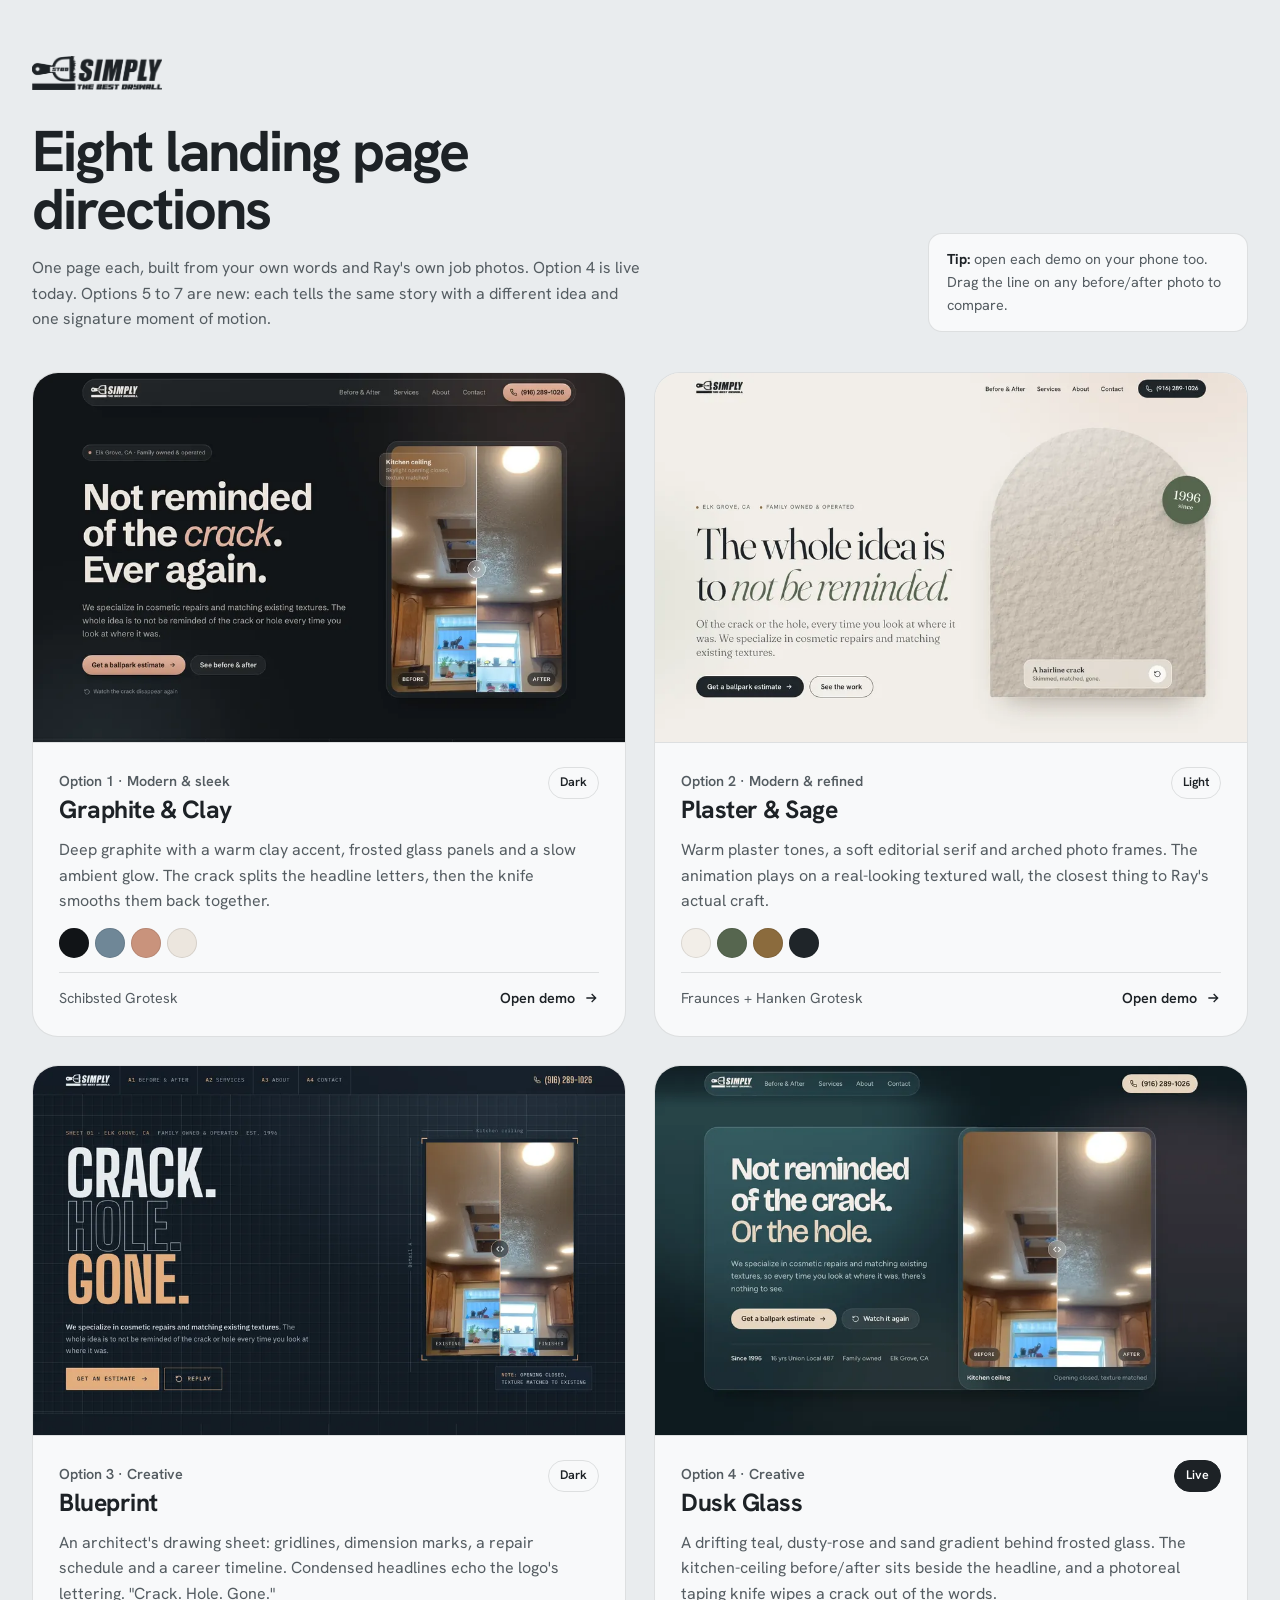
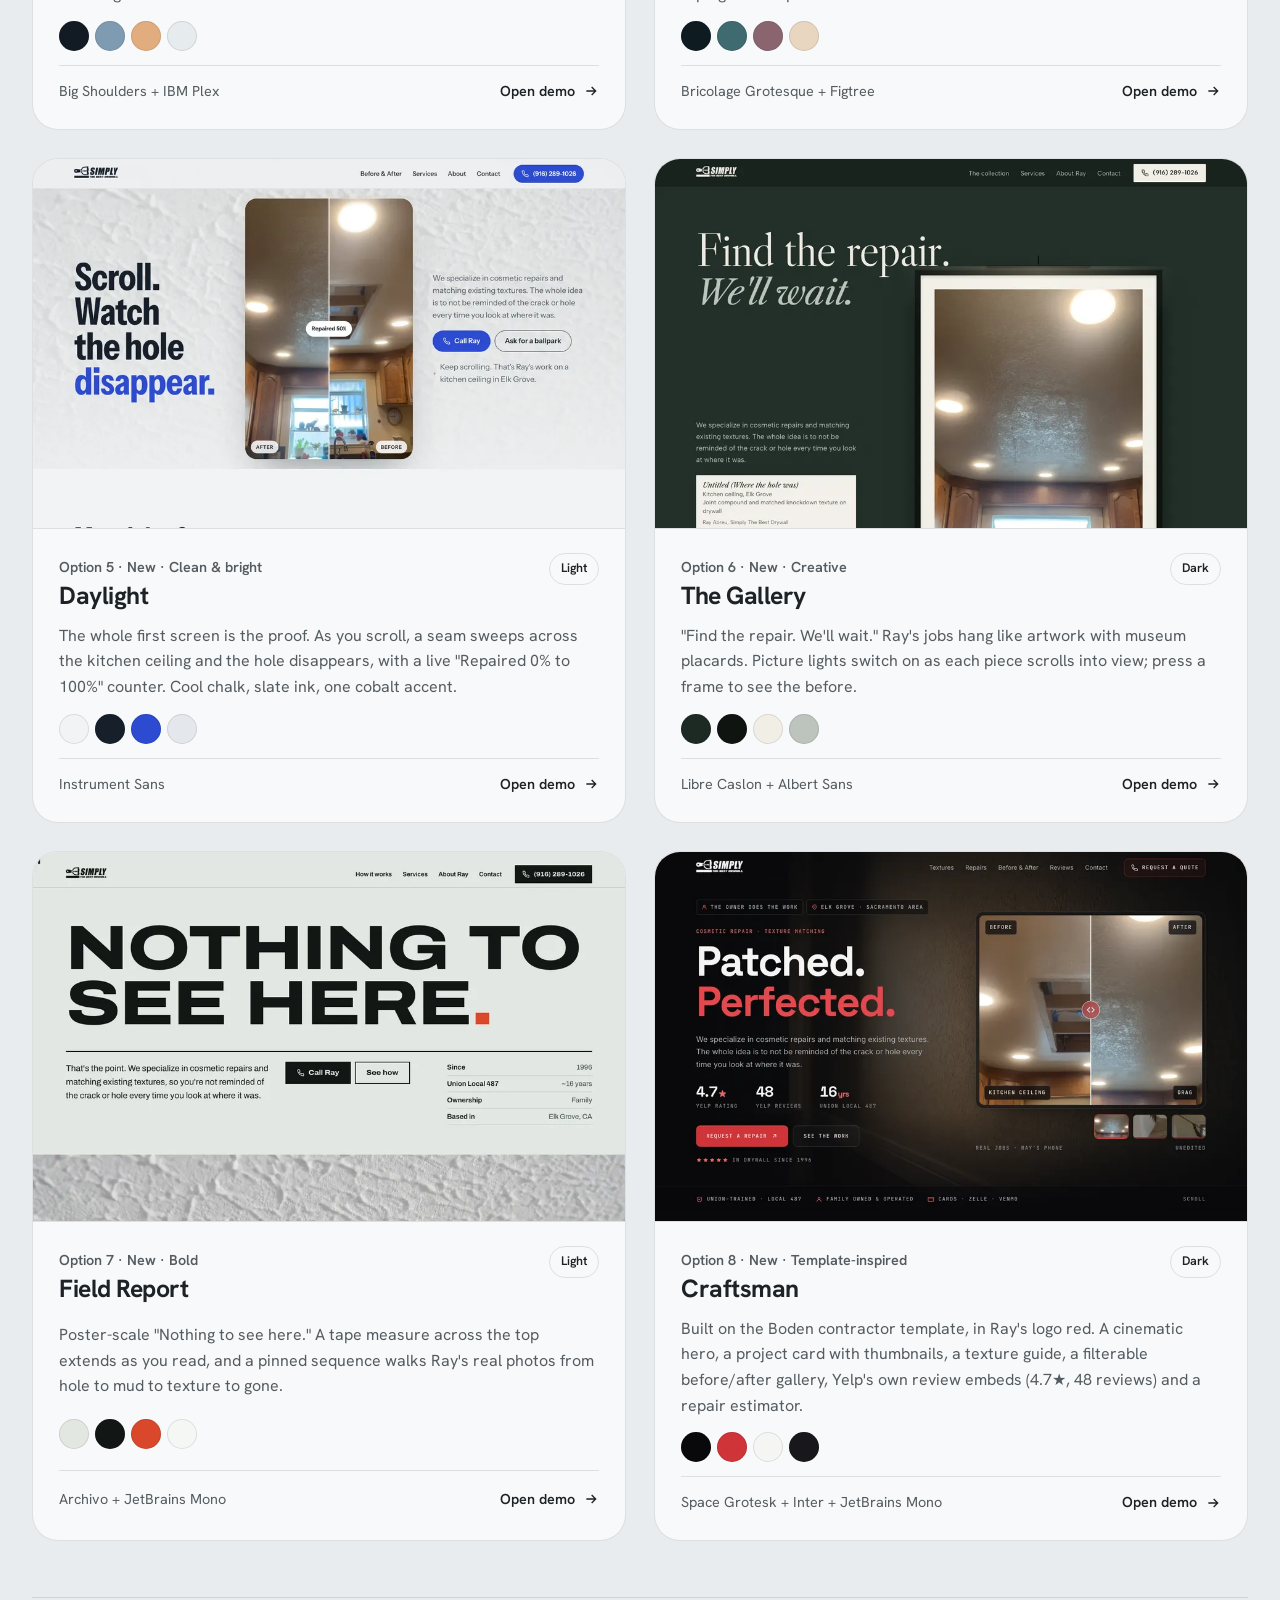
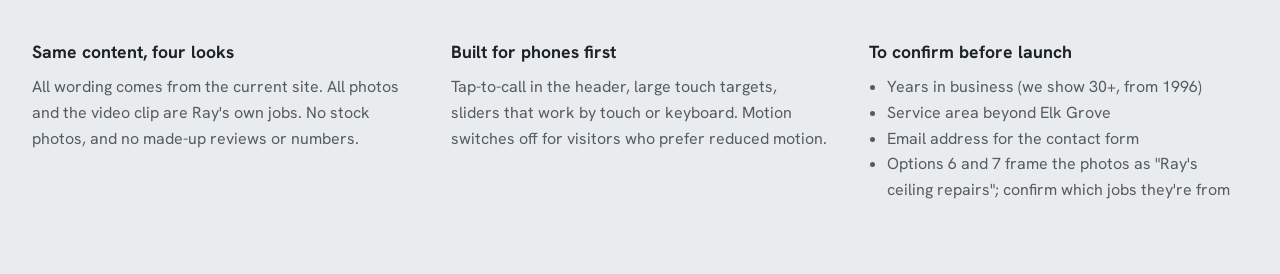
==== preview/index.html @ 80f9820a "Add client preview of all eight landing page options The presenter hub and every option under /previ" ====
<!doctype html>
<html lang="en">
<head>
<meta charset="utf-8">
<meta name="viewport" content="width=device-width, initial-scale=1">
<title>Simply The Best Drywall · Directions</title>
<meta name="robots" content="noindex">
<link rel="icon" type="image/png" href="assets/img/favicon.png">
<link rel="preconnect" href="https://fonts.googleapis.com">
<link rel="preconnect" href="https://fonts.gstatic.com" crossorigin>
<link href="https://fonts.googleapis.com/css2?family=Hanken+Grotesk:wght@400;500;600;700&display=swap" rel="stylesheet">
<link rel="stylesheet" href="assets/base.css?v=3">
<style>
  :root { --bg: #e9ecee; --card: #f8f9fa; --ink: #1d2226; --ink-2: #545c61; --line: rgba(29,34,38,.12); --focus: #1d2226; }
  body { background: var(--bg); color: var(--ink); font: 400 1rem/1.6 "Hanken Grotesk", system-ui, sans-serif; }
  .wrap { width: min(1240px, 100% - 32px); margin-inline: auto; }
  @media (min-width: 720px) { .wrap { width: min(1240px, 100% - 64px); } }
  header { padding: 56px 0 40px; display: grid; gap: 24px; }
  @media (min-width: 900px) { header { grid-template-columns: 1fr auto; align-items: end; } }
  header .logo { --logo-h: 34px; color: var(--ink); }
  h1 { font-size: clamp(2.2rem, 5vw, 3.6rem); line-height: 1.02; letter-spacing: -.035em; margin: 24px 0 0; font-weight: 700; max-width: 16ch; }
  header p { color: var(--ink-2); max-width: 38em; margin: 16px 0 0; }
  .note { font-size: .9rem; color: var(--ink-2); padding: 14px 18px; border: 1px solid var(--line); border-radius: 14px; background: var(--card); max-width: 320px; }
  .note b { color: var(--ink); }
  .grid { display: grid; gap: 28px; padding-bottom: 40px; }
  @media (min-width: 900px) { .grid { grid-template-columns: 1fr 1fr; } }
  .opt { background: var(--card); border: 1px solid var(--line); border-radius: 26px; overflow: hidden; display: flex; flex-direction: column; text-decoration: none; transition: transform .35s cubic-bezier(.2,.7,.2,1), box-shadow .35s; }
  .opt:hover { transform: translateY(-4px); box-shadow: 0 30px 60px -36px rgba(29,34,38,.4); }
  .opt img { width: 100%; aspect-ratio: 16 / 10; object-fit: cover; object-position: top; border-bottom: 1px solid var(--line); }
  .opt-body { padding: 24px 26px 26px; display: grid; gap: 14px; flex: 1; }
  .opt-top { display: flex; justify-content: space-between; align-items: baseline; gap: 16px; }
  .opt h2 { margin: 0; font-size: 1.55rem; letter-spacing: -.02em; line-height: 1.1; }
  .opt h2 small { display: block; font-size: .9rem; font-weight: 600; letter-spacing: 0; color: var(--ink-2); margin-bottom: 6px; }
  .pill { font-size: .78rem; font-weight: 600; padding: 5px 11px; border-radius: 999px; border: 1px solid var(--line); white-space: nowrap; }
  .opt p { margin: 0; color: var(--ink-2); }
  .swatches { display: flex; gap: 6px; }
  .swatches i { width: 30px; height: 30px; border-radius: 50%; box-shadow: inset 0 0 0 1px rgba(0,0,0,.1); }
  .meta { display: flex; flex-wrap: wrap; justify-content: space-between; align-items: center; gap: 12px; padding-top: 14px; border-top: 1px solid var(--line); font-size: .9rem; color: var(--ink-2); }
  .meta span:last-child { font-weight: 600; color: var(--ink); display: inline-flex; gap: 8px; align-items: center; }
  .meta svg { width: 16px; height: 16px; }
  .shared { display: grid; gap: 24px; padding: 40px 0 72px; border-top: 1px solid var(--line); margin-top: 16px; }
  @media (min-width: 900px) { .shared { grid-template-columns: repeat(3, 1fr); gap: 40px; } }
  .shared h3 { margin: 0 0 8px; font-size: 1.1rem; }
  .shared p, .shared li { color: var(--ink-2); margin: 0; }
  .shared ul { margin: 0; padding-left: 18px; }
</style>
</head>
<body>
<main class="wrap">
  <header>
    <div>
      <span class="logo" role="img" aria-label="Simply The Best Drywall"></span>
      <h1>Eight landing page directions</h1>
      <p>One page each, built from your own words and Ray's own job photos. Option 4 is live today. Options 5 to 7 are new: each tells the same story with a different idea and one signature moment of motion.</p>
    </div>
    <p class="note"><b>Tip:</b> open each demo on your phone too. Drag the line on any before/after photo to compare.</p>
  </header>

  <div class="grid">
    <a class="opt" href="options/1-graphite/">
      <img src="assets/thumbs/1-graphite.webp" alt="Option 1 preview: dark graphite page with clay accents and a before/after slider" width="960" height="600">
      <div class="opt-body">
        <div class="opt-top"><h2><small>Option 1 · Modern &amp; sleek</small>Graphite &amp; Clay</h2><span class="pill">Dark</span></div>
        <p>Deep graphite with a warm clay accent, frosted glass panels and a slow ambient glow. The crack splits the headline letters, then the knife smooths them back together.</p>
        <div class="swatches" aria-hidden="true"><i style="background:#111417"></i><i style="background:#6f8797"></i><i style="background:#c9937c"></i><i style="background:#ece6de"></i></div>
        <div class="meta"><span>Schibsted Grotesk</span><span>Open demo <svg viewBox="0 0 24 24" fill="none" stroke="currentColor" stroke-width="2"><path d="M5 12h14M13 6l6 6-6 6"/></svg></span></div>
      </div>
    </a>
    <a class="opt" href="options/2-plaster/">
      <img src="assets/thumbs/2-plaster.webp" alt="Option 2 preview: light plaster page with serif headline and an arched textured wall" width="960" height="600">
      <div class="opt-body">
        <div class="opt-top"><h2><small>Option 2 · Modern &amp; refined</small>Plaster &amp; Sage</h2><span class="pill">Light</span></div>
        <p>Warm plaster tones, a soft editorial serif and arched photo frames. The animation plays on a real-looking textured wall, the closest thing to Ray's actual craft.</p>
        <div class="swatches" aria-hidden="true"><i style="background:#f2eee8"></i><i style="background:#56664f"></i><i style="background:#8b6b3d"></i><i style="background:#1f2529"></i></div>
        <div class="meta"><span>Fraunces + Hanken Grotesk</span><span>Open demo <svg viewBox="0 0 24 24" fill="none" stroke="currentColor" stroke-width="2"><path d="M5 12h14M13 6l6 6-6 6"/></svg></span></div>
      </div>
    </a>
    <a class="opt" href="options/3-blueprint/">
      <img src="assets/thumbs/3-blueprint.webp" alt="Option 3 preview: blueprint grid page with condensed type reading Crack, Hole, Gone" width="960" height="600">
      <div class="opt-body">
        <div class="opt-top"><h2><small>Option 3 · Creative</small>Blueprint</h2><span class="pill">Dark</span></div>
        <p>An architect's drawing sheet: gridlines, dimension marks, a repair schedule and a career timeline. Condensed headlines echo the logo's lettering. "Crack. Hole. Gone."</p>
        <div class="swatches" aria-hidden="true"><i style="background:#121b24"></i><i style="background:#7f9bb2"></i><i style="background:#e2ad7e"></i><i style="background:#e6ebee"></i></div>
        <div class="meta"><span>Big Shoulders + IBM Plex</span><span>Open demo <svg viewBox="0 0 24 24" fill="none" stroke="currentColor" stroke-width="2"><path d="M5 12h14M13 6l6 6-6 6"/></svg></span></div>
      </div>
    </a>
    <a class="opt" href="options/4-dusk/">
      <img src="assets/thumbs/4-dusk.webp" alt="Option 4 preview: teal and rose mesh gradient behind a large frosted glass panel" width="960" height="600">
      <div class="opt-body">
        <div class="opt-top"><h2><small>Option 4 · Creative</small>Dusk Glass</h2><span class="pill" style="background:#1d2226;color:#fff;border-color:#1d2226">Live</span></div>
        <p>A drifting teal, dusty-rose and sand gradient behind frosted glass. The kitchen-ceiling before/after sits beside the headline, and a photoreal taping knife wipes a crack out of the words.</p>
        <div class="swatches" aria-hidden="true"><i style="background:#0e1b20"></i><i style="background:#3f6b70"></i><i style="background:#8a6570"></i><i style="background:#e8d6c1"></i></div>
        <div class="meta"><span>Bricolage Grotesque + Figtree</span><span>Open demo <svg viewBox="0 0 24 24" fill="none" stroke="currentColor" stroke-width="2"><path d="M5 12h14M13 6l6 6-6 6"/></svg></span></div>
      </div>
    </a>
    <a class="opt" href="options/5-daylight/">
      <img src="assets/thumbs/5-daylight.webp" alt="Option 5 preview: light page with a tall photo window between the headline and the copy" width="960" height="600" loading="lazy">
      <div class="opt-body">
        <div class="opt-top"><h2><small>Option 5 · New · Clean &amp; bright</small>Daylight</h2><span class="pill">Light</span></div>
        <p>The whole first screen is the proof. As you scroll, a seam sweeps across the kitchen ceiling and the hole disappears, with a live "Repaired 0% to 100%" counter. Cool chalk, slate ink, one cobalt accent.</p>
        <div class="swatches" aria-hidden="true"><i style="background:#f1f3f4"></i><i style="background:#17202a"></i><i style="background:#2c4bd1"></i><i style="background:#e4e8ec"></i></div>
        <div class="meta"><span>Instrument Sans</span><span>Open demo <svg viewBox="0 0 24 24" fill="none" stroke="currentColor" stroke-width="2"><path d="M5 12h14M13 6l6 6-6 6"/></svg></span></div>
      </div>
    </a>
    <a class="opt" href="options/6-gallery/">
      <img src="assets/thumbs/6-gallery.webp" alt="Option 6 preview: museum-green wall with Ray's repair photos framed like artwork" width="960" height="600" loading="lazy">
      <div class="opt-body">
        <div class="opt-top"><h2><small>Option 6 · New · Creative</small>The Gallery</h2><span class="pill">Dark</span></div>
        <p>"Find the repair. We'll wait." Ray's jobs hang like artwork with museum placards. Picture lights switch on as each piece scrolls into view; press a frame to see the before.</p>
        <div class="swatches" aria-hidden="true"><i style="background:#1d2a24"></i><i style="background:#0f1411"></i><i style="background:#f1eee6"></i><i style="background:#bcc4bd"></i></div>
        <div class="meta"><span>Libre Caslon + Albert Sans</span><span>Open demo <svg viewBox="0 0 24 24" fill="none" stroke="currentColor" stroke-width="2"><path d="M5 12h14M13 6l6 6-6 6"/></svg></span></div>
      </div>
    </a>
    <a class="opt" href="options/7-field-report/">
      <img src="assets/thumbs/7-field-report.webp" alt="Option 7 preview: poster headline Nothing to see here over a sage-grey page" width="960" height="600" loading="lazy">
      <div class="opt-body">
        <div class="opt-top"><h2><small>Option 7 · New · Bold</small>Field Report</h2><span class="pill">Light</span></div>
        <p>Poster-scale "Nothing to see here." A tape measure across the top extends as you read, and a pinned sequence walks Ray's real photos from hole to mud to texture to gone.</p>
        <div class="swatches" aria-hidden="true"><i style="background:#e2e7e2"></i><i style="background:#121715"></i><i style="background:#d9482b"></i><i style="background:#f5f7f4"></i></div>
        <div class="meta"><span>Archivo + JetBrains Mono</span><span>Open demo <svg viewBox="0 0 24 24" fill="none" stroke="currentColor" stroke-width="2"><path d="M5 12h14M13 6l6 6-6 6"/></svg></span></div>
      </div>
    </a>
    <a class="opt" href="options/8-craftsman/">
      <img src="assets/thumbs/8-craftsman.webp" alt="Option 8 preview: black page with red accents, Patched. Perfected. headline and a before/after project card" width="960" height="600" loading="lazy">
      <div class="opt-body">
        <div class="opt-top"><h2><small>Option 8 · New · Template-inspired</small>Craftsman</h2><span class="pill">Dark</span></div>
        <p>Built on the Boden contractor template, in Ray's logo red. A cinematic hero, a project card with thumbnails, a texture guide, a filterable before/after gallery, Yelp's own review embeds (4.7★, 48 reviews) and a repair estimator.</p>
        <div class="swatches" aria-hidden="true"><i style="background:#09090b"></i><i style="background:#cf3438"></i><i style="background:#f5f5f4"></i><i style="background:#18181c"></i></div>
        <div class="meta"><span>Space Grotesk + Inter + JetBrains Mono</span><span>Open demo <svg viewBox="0 0 24 24" fill="none" stroke="currentColor" stroke-width="2"><path d="M5 12h14M13 6l6 6-6 6"/></svg></span></div>
      </div>
    </a>
  </div>

  <section class="shared">
    <div><h3>Same content, four looks</h3><p>All wording comes from the current site. All photos and the video clip are Ray's own jobs. No stock photos, and no made-up reviews or numbers.</p></div>
    <div><h3>Built for phones first</h3><p>Tap-to-call in the header, large touch targets, sliders that work by touch or keyboard. Motion switches off for visitors who prefer reduced motion.</p></div>
    <div><h3>To confirm before launch</h3><ul><li>Years in business (we show 30+, from 1996)</li><li>Service area beyond Elk Grove</li><li>Email address for the contact form</li><li>Options 6 and 7 frame the photos as "Ray's ceiling repairs"; confirm which jobs they're from</li></ul></div>
  </section>
</main>
</body>
</html>
---- preview/assets/base.css ----
/* Shared structure for all four options. Each option sets its own tokens and
   look; this file only holds behaviour-bound styles (skim, compare, reveal)
   and resets. */

*, *::before, *::after { box-sizing: border-box; }
html { -webkit-text-size-adjust: 100%; scroll-behavior: smooth; overflow-x: clip; }
body { margin: 0; min-height: 100vh; -webkit-font-smoothing: antialiased; text-rendering: optimizeLegibility; }
img, video { display: block; max-width: 100%; height: auto; }
a { color: inherit; }
button, input, textarea { font: inherit; color: inherit; }
button { cursor: pointer; }
:focus-visible { outline: 2px solid var(--focus, currentColor); outline-offset: 3px; border-radius: 4px; }
.sr-only { position: absolute; width: 1px; height: 1px; padding: 0; margin: -1px; overflow: hidden; clip: rect(0 0 0 0); white-space: nowrap; border: 0; }
.skip { position: absolute; left: 16px; top: -60px; z-index: 100; padding: 10px 16px; background: var(--skip-bg, #000); color: var(--skip-fg, #fff); border-radius: 8px; }
.skip:focus { top: 16px; }

/* Logo: the client's mark as a mask so it takes any palette colour. */
.logo {
  display: inline-block;
  aspect-ratio: 1143 / 300;
  height: var(--logo-h, 34px);
  background: currentColor;
  -webkit-mask: url(img/logo-mask.png) no-repeat center / contain;
          mask: url(img/logo-mask.png) no-repeat center / contain;
}

/* ---------- Skim ---------- */
[data-skim] { position: relative; }
.skim { position: absolute; inset: var(--skim-inset, 0); pointer-events: none; z-index: 2; }
.skim-crack { position: absolute; inset: 0; width: 100%; height: 100%; overflow: visible; opacity: 0; }
.skim-crack path { fill: none; stroke-linecap: round; stroke-linejoin: round; vector-effect: non-scaling-stroke; stroke-dasharray: 1; stroke-dashoffset: 1; }
.skim-crack-line { stroke: var(--skim-crack, currentColor); stroke-width: var(--skim-w, 2.2px); }
.skim-crack-lip { stroke: var(--skim-lip, rgba(255,255,255,.55)); stroke-width: calc(var(--skim-w, 2.2px) + 1.6px); transform: translate(0, 1.5px); }
.skim-crack-branch { stroke: var(--skim-crack, currentColor); stroke-width: calc(var(--skim-w, 2.2px) * .55); opacity: .8; }
.skim-track { position: absolute; top: 0; bottom: 0; left: 0; width: 0; }
.skim-knife {
  position: absolute; left: 0; top: 50%;
  height: var(--skim-knife-h, 88%); max-height: 180px; min-height: 64px;
  aspect-ratio: 120 / 170;
  translate: -97% -50%;
  transform-origin: 90% 50%;
  opacity: 0;
  filter: drop-shadow(0 10px 14px rgba(0,0,0,.28));
}
.skim-knife svg { width: 100%; height: 100%; display: block; }
/* Photographic knife (data-skim-knife): blade edge is the image's right edge. */
.skim-knife--img { aspect-ratio: 640 / 423; filter: drop-shadow(0 14px 18px rgba(0,0,0,.35)); }
.skim-knife--img img { width: 100%; height: 100%; display: block; }
.skim-sheen {
  position: absolute; top: 0; bottom: 0; right: 0; width: clamp(60px, 14vw, 180px);
  background: linear-gradient(90deg, transparent, var(--skim-sheen, rgba(255,255,255,.28)) 85%, transparent);
  opacity: 0; mix-blend-mode: soft-light;
  -webkit-mask-image: linear-gradient(180deg, transparent, #000 30%, #000 70%, transparent);
          mask-image: linear-gradient(180deg, transparent, #000 30%, #000 70%, transparent);
}

/* ---------- Compare ---------- */
.compare { --pos: 50%; position: relative; margin: 0; overflow: hidden; isolation: isolate; user-select: none; touch-action: pan-y; }
.compare img { width: 100%; height: 100%; object-fit: cover; }
.compare-before { position: absolute; inset: 0; clip-path: inset(0 calc(100% - var(--pos)) 0 0); }
.compare input[type="range"] { position: absolute; inset: 0; width: 100%; height: 100%; margin: 0; opacity: 0; cursor: ew-resize; z-index: 3; -webkit-appearance: none; appearance: none; touch-action: pan-y; }
.compare-handle { position: absolute; top: 0; bottom: 0; left: var(--pos); width: 2px; translate: -1px 0; background: var(--compare-line, #fff); z-index: 2; pointer-events: none; }
.compare-handle::after {
  content: ""; position: absolute; top: 50%; left: 50%; width: 44px; height: 44px; translate: -50% -50%;
  border-radius: 50%; background: var(--compare-knob, rgba(255,255,255,.22)); border: 1px solid var(--compare-line, #fff);
  -webkit-backdrop-filter: blur(10px); backdrop-filter: blur(10px);
  background-image: url("data:image/svg+xml,%3Csvg xmlns='http://www.w3.org/2000/svg' viewBox='0 0 24 24' fill='none' stroke='white' stroke-width='2' stroke-linecap='round' stroke-linejoin='round'%3E%3Cpath d='m9 6-6 6 6 6M15 6l6 6-6 6'/%3E%3C/svg%3E");
  background-size: 22px; background-position: center; background-repeat: no-repeat;
}
.compare:has(input:focus-visible) .compare-handle::after { outline: 2px solid var(--focus, #fff); outline-offset: 3px; }
.compare-tag { position: absolute; bottom: 14px; z-index: 2; pointer-events: none; }
.compare-tag--before { left: 14px; }
.compare-tag--after { right: 14px; }

/* ---------- Reveal ---------- */
.js [data-reveal] { opacity: 0; translate: 0 22px; transition: opacity .8s cubic-bezier(.2,.7,.2,1), translate .8s cubic-bezier(.2,.7,.2,1); transition-delay: var(--d, 0s); }
.js [data-reveal].is-in { opacity: 1; translate: 0 0; }

@media (prefers-reduced-motion: reduce) {
  html { scroll-behavior: auto; }
  *, *::before, *::after { animation-duration: .01ms !important; animation-iteration-count: 1 !important; transition-duration: .01ms !important; }
}
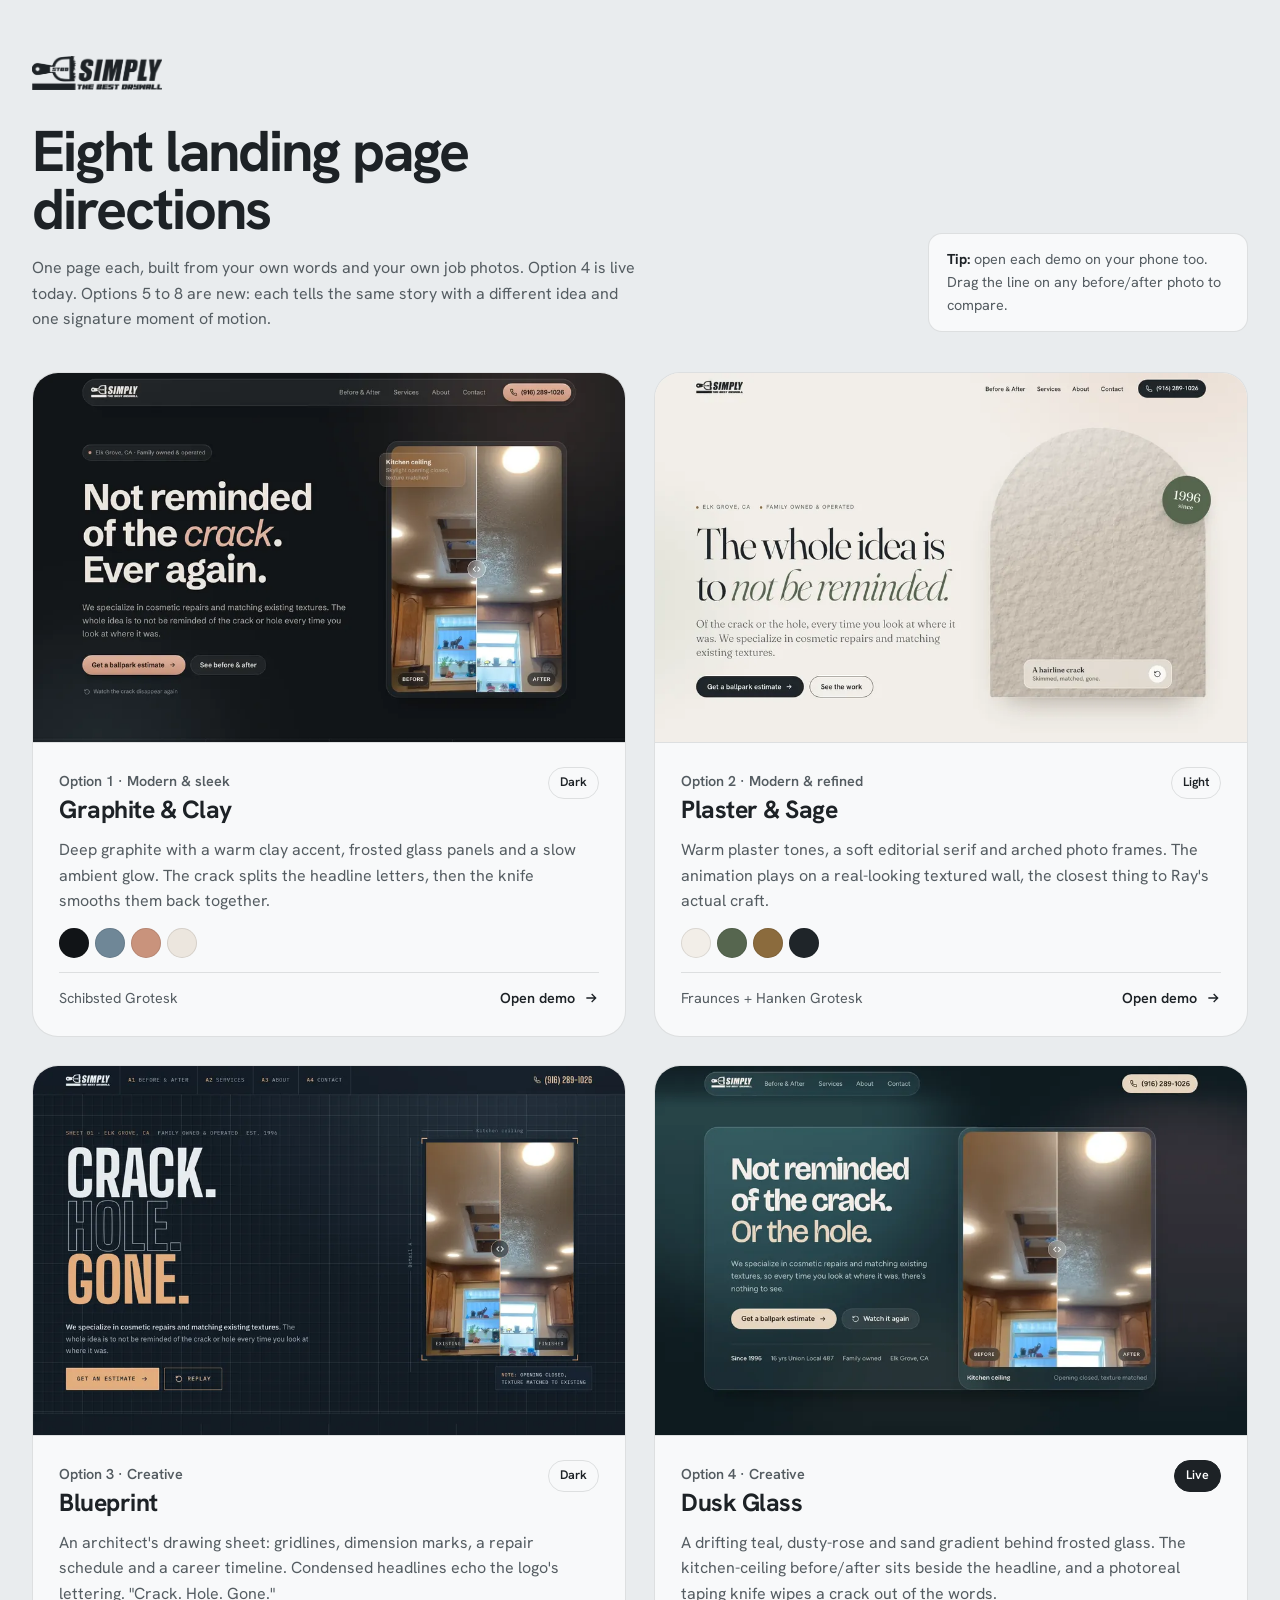
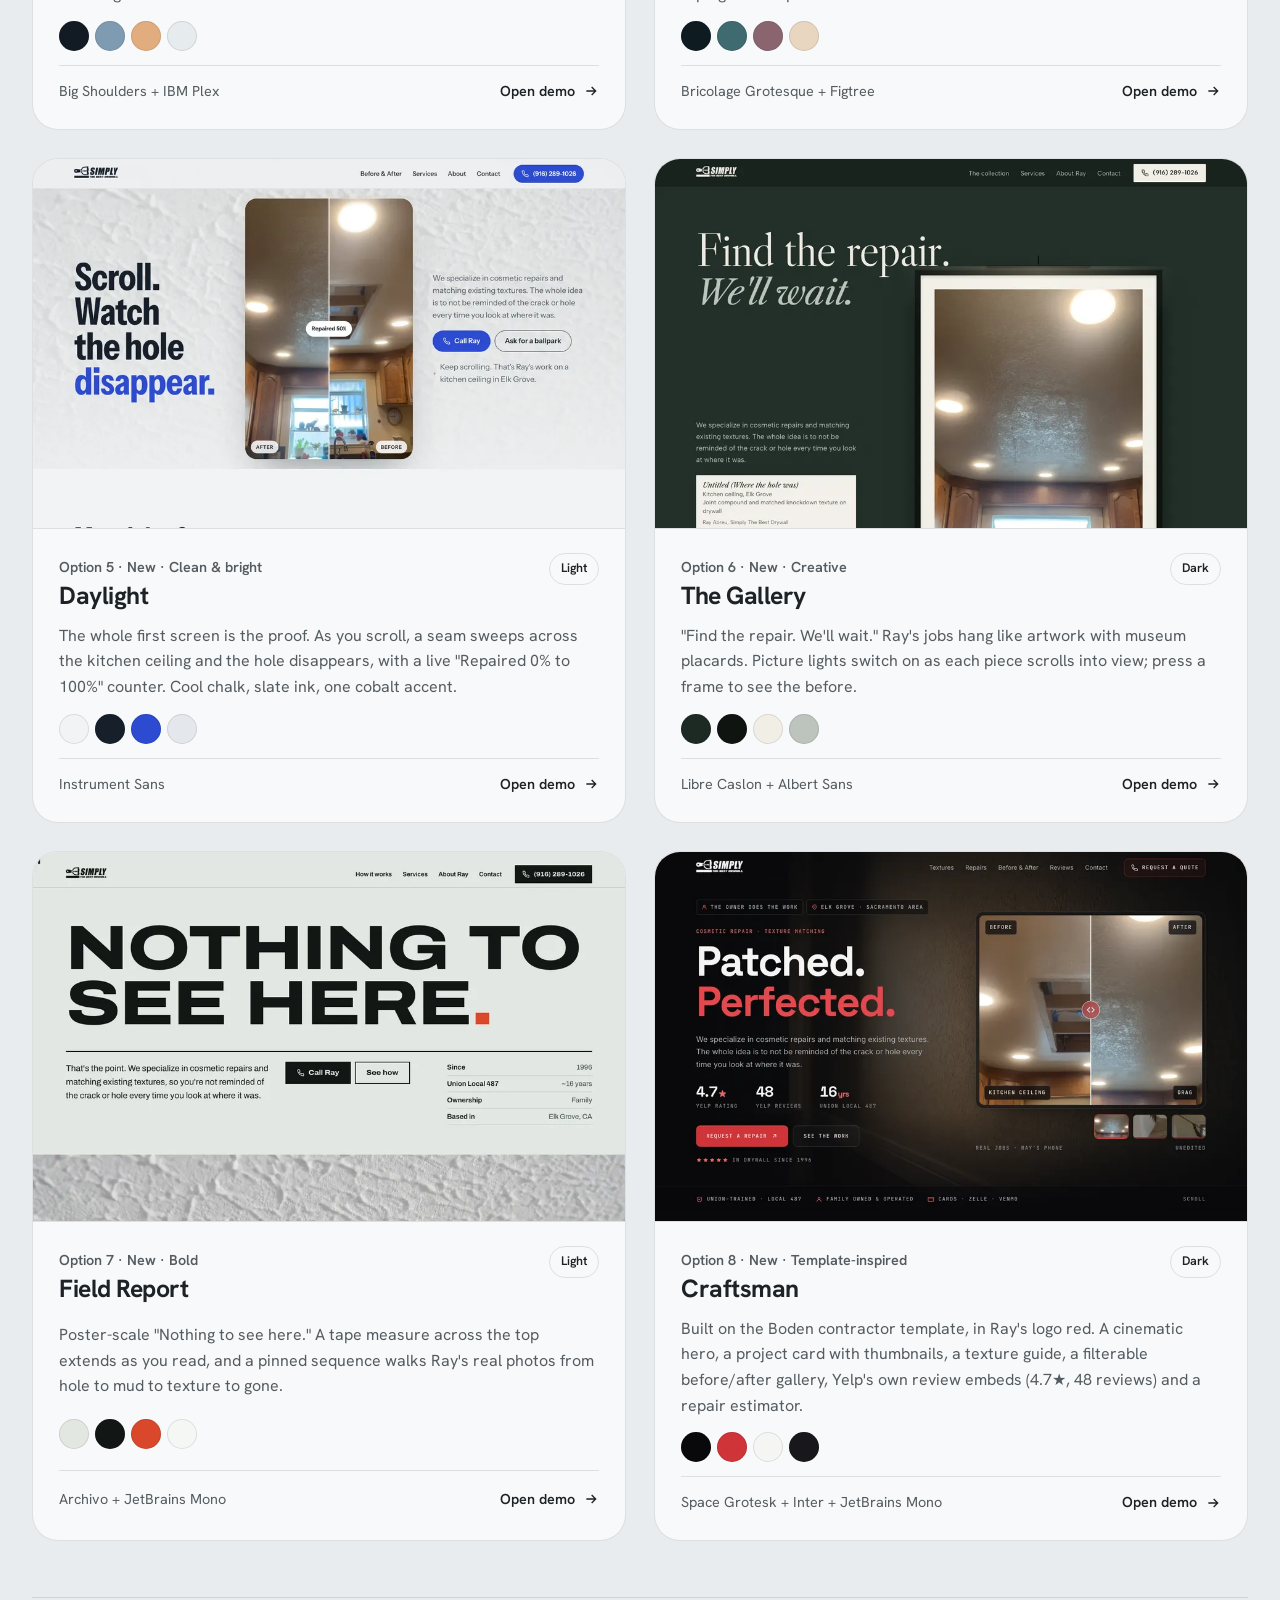
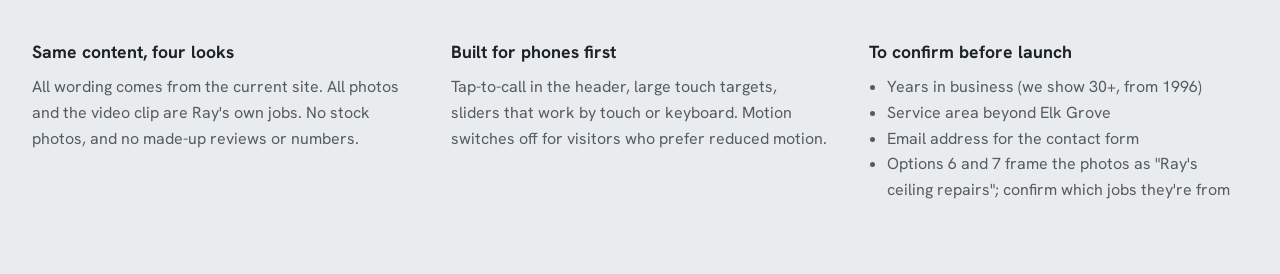
==== commit 89f53b0a: "Update preview hub intro for option 8 Co-Authored-By: Claude Opus 5.5 <noreply@anthropic.com>" ====
--- a/preview/index.html
+++ b/preview/index.html
@@ -51,7 +51,7 @@
     <div>
       <span class="logo" role="img" aria-label="Simply The Best Drywall"></span>
       <h1>Eight landing page directions</h1>
-      <p>One page each, built from your own words and Ray's own job photos. Option 4 is live today. Options 5 to 7 are new: each tells the same story with a different idea and one signature moment of motion.</p>
+      <p>One page each, built from your own words and your own job photos. Option 4 is live today. Options 5 to 8 are new: each tells the same story with a different idea and one signature moment of motion.</p>
     </div>
     <p class="note"><b>Tip:</b> open each demo on your phone too. Drag the line on any before/after photo to compare.</p>
   </header>
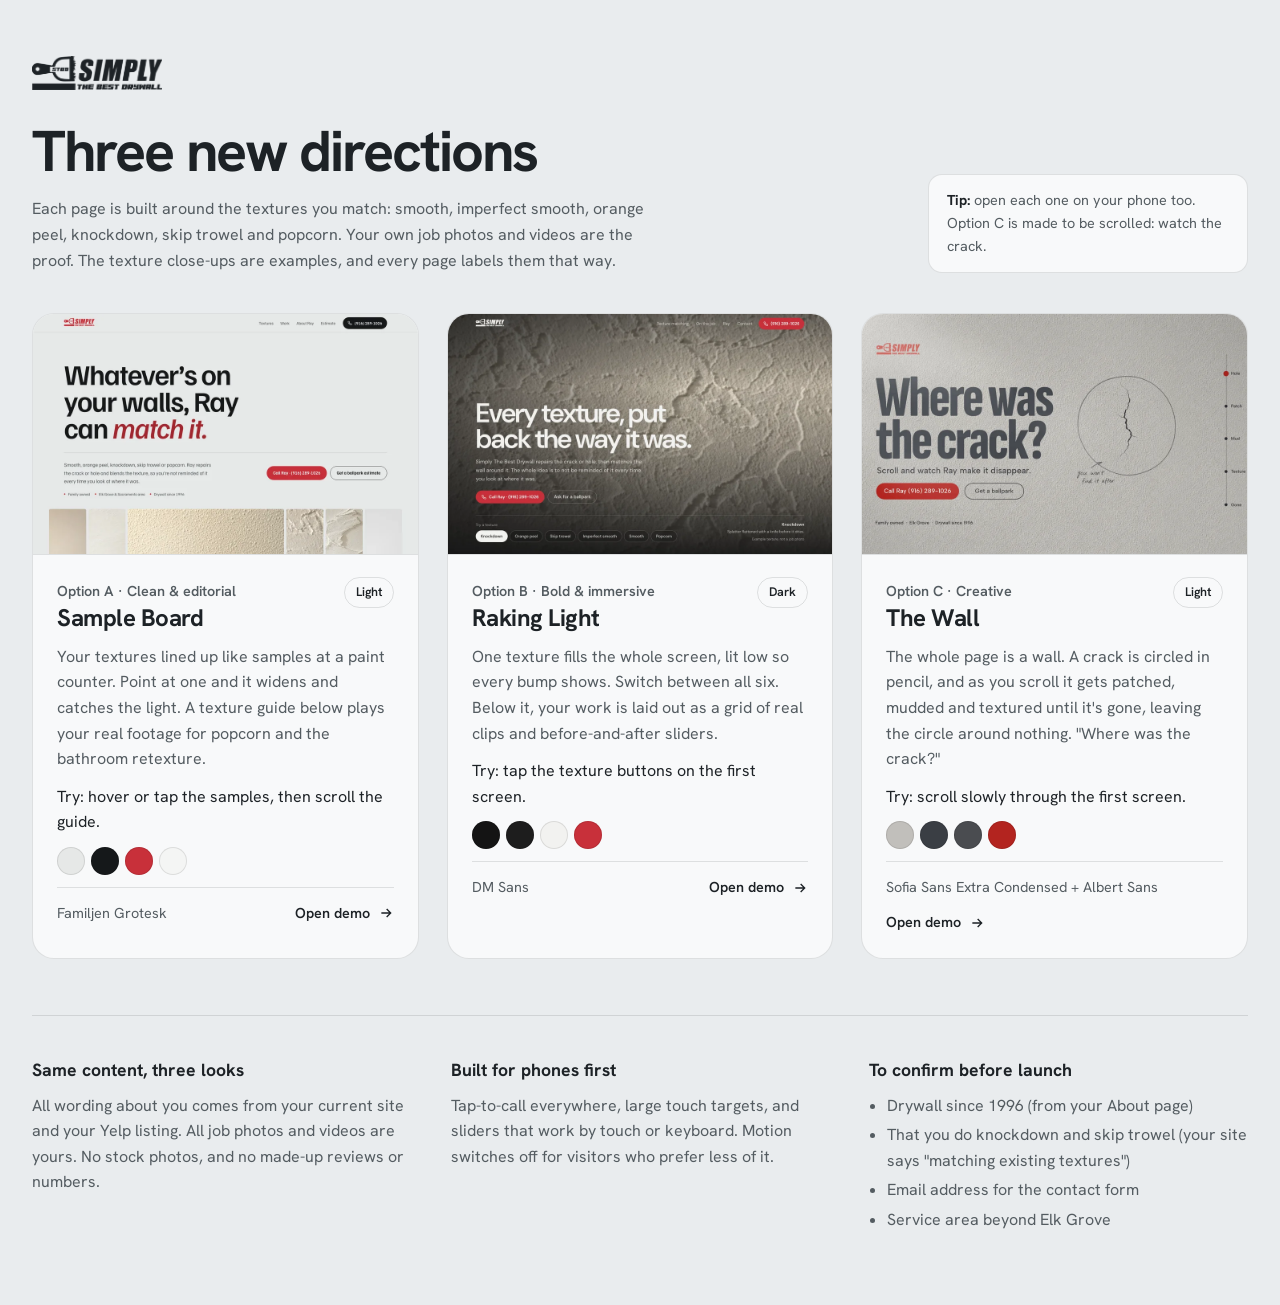
==== commit 6c5cdd83: "Replace the client preview with three round-2 texture options The preview hub now presents three new" ====
--- a/preview/index.html
+++ b/preview/index.html
@@ -3,13 +3,13 @@
 <head>
 <meta charset="utf-8">
 <meta name="viewport" content="width=device-width, initial-scale=1">
-<title>Simply The Best Drywall · Directions</title>
+<title>Simply The Best Drywall · Three new directions</title>
 <meta name="robots" content="noindex">
 <link rel="icon" type="image/png" href="assets/img/favicon.png">
 <link rel="preconnect" href="https://fonts.googleapis.com">
 <link rel="preconnect" href="https://fonts.gstatic.com" crossorigin>
 <link href="https://fonts.googleapis.com/css2?family=Hanken+Grotesk:wght@400;500;600;700&display=swap" rel="stylesheet">
-<link rel="stylesheet" href="assets/base.css?v=3">
+<link rel="stylesheet" href="assets/base.css?v=7">
 <style>
   :root { --bg: #e9ecee; --card: #f8f9fa; --ink: #1d2226; --ink-2: #545c61; --line: rgba(29,34,38,.12); --focus: #1d2226; }
   body { background: var(--bg); color: var(--ink); font: 400 1rem/1.6 "Hanken Grotesk", system-ui, sans-serif; }
@@ -19,30 +19,32 @@
   @media (min-width: 900px) { header { grid-template-columns: 1fr auto; align-items: end; } }
   header .logo { --logo-h: 34px; color: var(--ink); }
   h1 { font-size: clamp(2.2rem, 5vw, 3.6rem); line-height: 1.02; letter-spacing: -.035em; margin: 24px 0 0; font-weight: 700; max-width: 16ch; }
-  header p { color: var(--ink-2); max-width: 38em; margin: 16px 0 0; }
+  header p { color: var(--ink-2); max-width: 40em; margin: 16px 0 0; }
   .note { font-size: .9rem; color: var(--ink-2); padding: 14px 18px; border: 1px solid var(--line); border-radius: 14px; background: var(--card); max-width: 320px; }
   .note b { color: var(--ink); }
   .grid { display: grid; gap: 28px; padding-bottom: 40px; }
-  @media (min-width: 900px) { .grid { grid-template-columns: 1fr 1fr; } }
-  .opt { background: var(--card); border: 1px solid var(--line); border-radius: 26px; overflow: hidden; display: flex; flex-direction: column; text-decoration: none; transition: transform .35s cubic-bezier(.2,.7,.2,1), box-shadow .35s; }
+  @media (min-width: 1000px) { .grid { grid-template-columns: repeat(3, 1fr); } }
+  .opt { background: var(--card); border: 1px solid var(--line); border-radius: 22px; overflow: hidden; display: flex; flex-direction: column; text-decoration: none; transition: transform .35s cubic-bezier(.2,.7,.2,1), box-shadow .35s; }
   .opt:hover { transform: translateY(-4px); box-shadow: 0 30px 60px -36px rgba(29,34,38,.4); }
+  .opt:active { transform: translateY(-1px) scale(.995); }
   .opt img { width: 100%; aspect-ratio: 16 / 10; object-fit: cover; object-position: top; border-bottom: 1px solid var(--line); }
-  .opt-body { padding: 24px 26px 26px; display: grid; gap: 14px; flex: 1; }
+  .opt-body { padding: 22px 24px 24px; display: grid; gap: 12px; flex: 1; align-content: start; }
   .opt-top { display: flex; justify-content: space-between; align-items: baseline; gap: 16px; }
-  .opt h2 { margin: 0; font-size: 1.55rem; letter-spacing: -.02em; line-height: 1.1; }
+  .opt h2 { margin: 0; font-size: 1.5rem; letter-spacing: -.02em; line-height: 1.1; }
   .opt h2 small { display: block; font-size: .9rem; font-weight: 600; letter-spacing: 0; color: var(--ink-2); margin-bottom: 6px; }
   .pill { font-size: .78rem; font-weight: 600; padding: 5px 11px; border-radius: 999px; border: 1px solid var(--line); white-space: nowrap; }
   .opt p { margin: 0; color: var(--ink-2); }
+  .opt .try { color: var(--ink); }
   .swatches { display: flex; gap: 6px; }
-  .swatches i { width: 30px; height: 30px; border-radius: 50%; box-shadow: inset 0 0 0 1px rgba(0,0,0,.1); }
-  .meta { display: flex; flex-wrap: wrap; justify-content: space-between; align-items: center; gap: 12px; padding-top: 14px; border-top: 1px solid var(--line); font-size: .9rem; color: var(--ink-2); }
+  .swatches i { width: 28px; height: 28px; border-radius: 50%; box-shadow: inset 0 0 0 1px rgba(0,0,0,.1); }
+  .meta { display: flex; flex-wrap: wrap; justify-content: space-between; align-items: center; gap: 12px; margin-top: auto; padding-top: 14px; border-top: 1px solid var(--line); font-size: .9rem; color: var(--ink-2); }
   .meta span:last-child { font-weight: 600; color: var(--ink); display: inline-flex; gap: 8px; align-items: center; }
   .meta svg { width: 16px; height: 16px; }
   .shared { display: grid; gap: 24px; padding: 40px 0 72px; border-top: 1px solid var(--line); margin-top: 16px; }
   @media (min-width: 900px) { .shared { grid-template-columns: repeat(3, 1fr); gap: 40px; } }
   .shared h3 { margin: 0 0 8px; font-size: 1.1rem; }
   .shared p, .shared li { color: var(--ink-2); margin: 0; }
-  .shared ul { margin: 0; padding-left: 18px; }
+  .shared ul { margin: 0; padding-left: 18px; display: grid; gap: 4px; }
 </style>
 </head>
 <body>
@@ -50,91 +52,49 @@
   <header>
     <div>
       <span class="logo" role="img" aria-label="Simply The Best Drywall"></span>
-      <h1>Eight landing page directions</h1>
-      <p>One page each, built from your own words and your own job photos. Option 4 is live today. Options 5 to 8 are new: each tells the same story with a different idea and one signature moment of motion.</p>
+      <h1>Three new directions</h1>
+      <p>Each page is built around the textures you match: smooth, imperfect smooth, orange peel, knockdown, skip trowel and popcorn. Your own job photos and videos are the proof. The texture close-ups are examples, and every page labels them that way.</p>
     </div>
-    <p class="note"><b>Tip:</b> open each demo on your phone too. Drag the line on any before/after photo to compare.</p>
+    <p class="note"><b>Tip:</b> open each one on your phone too. Option C is made to be scrolled: watch the crack.</p>
   </header>
 
   <div class="grid">
-    <a class="opt" href="options/1-graphite/">
-      <img src="assets/thumbs/1-graphite.webp" alt="Option 1 preview: dark graphite page with clay accents and a before/after slider" width="960" height="600">
+    <a class="opt" href="round-2/a-sample-board/">
+      <img src="assets/thumbs/r2-a-sample-board.webp" alt="Option A preview: light grey page, large headline, and six tall texture samples across the screen" width="960" height="600">
       <div class="opt-body">
-        <div class="opt-top"><h2><small>Option 1 · Modern &amp; sleek</small>Graphite &amp; Clay</h2><span class="pill">Dark</span></div>
-        <p>Deep graphite with a warm clay accent, frosted glass panels and a slow ambient glow. The crack splits the headline letters, then the knife smooths them back together.</p>
-        <div class="swatches" aria-hidden="true"><i style="background:#111417"></i><i style="background:#6f8797"></i><i style="background:#c9937c"></i><i style="background:#ece6de"></i></div>
-        <div class="meta"><span>Schibsted Grotesk</span><span>Open demo <svg viewBox="0 0 24 24" fill="none" stroke="currentColor" stroke-width="2"><path d="M5 12h14M13 6l6 6-6 6"/></svg></span></div>
+        <div class="opt-top"><h2><small>Option A · Clean &amp; editorial</small>Sample Board</h2><span class="pill">Light</span></div>
+        <p>Your textures lined up like samples at a paint counter. Point at one and it widens and catches the light. A texture guide below plays your real footage for popcorn and the bathroom retexture.</p>
+        <p class="try">Try: hover or tap the samples, then scroll the guide.</p>
+        <div class="swatches" aria-hidden="true"><i style="background:#e6e8e7"></i><i style="background:#15181a"></i><i style="background:#c8303a"></i><i style="background:#f4f5f4"></i></div>
+        <div class="meta"><span>Familjen Grotesk</span><span>Open demo <svg viewBox="0 0 24 24" fill="none" stroke="currentColor" stroke-width="2"><path d="M5 12h14M13 6l6 6-6 6"/></svg></span></div>
       </div>
     </a>
-    <a class="opt" href="options/2-plaster/">
-      <img src="assets/thumbs/2-plaster.webp" alt="Option 2 preview: light plaster page with serif headline and an arched textured wall" width="960" height="600">
+    <a class="opt" href="round-2/b-raking-light/">
+      <img src="assets/thumbs/r2-b-raking-light.webp" alt="Option B preview: dark page with a knockdown texture filling the screen and a row of texture buttons" width="960" height="600">
       <div class="opt-body">
-        <div class="opt-top"><h2><small>Option 2 · Modern &amp; refined</small>Plaster &amp; Sage</h2><span class="pill">Light</span></div>
-        <p>Warm plaster tones, a soft editorial serif and arched photo frames. The animation plays on a real-looking textured wall, the closest thing to Ray's actual craft.</p>
-        <div class="swatches" aria-hidden="true"><i style="background:#f2eee8"></i><i style="background:#56664f"></i><i style="background:#8b6b3d"></i><i style="background:#1f2529"></i></div>
-        <div class="meta"><span>Fraunces + Hanken Grotesk</span><span>Open demo <svg viewBox="0 0 24 24" fill="none" stroke="currentColor" stroke-width="2"><path d="M5 12h14M13 6l6 6-6 6"/></svg></span></div>
+        <div class="opt-top"><h2><small>Option B · Bold &amp; immersive</small>Raking Light</h2><span class="pill">Dark</span></div>
+        <p>One texture fills the whole screen, lit low so every bump shows. Switch between all six. Below it, your work is laid out as a grid of real clips and before-and-after sliders.</p>
+        <p class="try">Try: tap the texture buttons on the first screen.</p>
+        <div class="swatches" aria-hidden="true"><i style="background:#141414"></i><i style="background:#1d1d1d"></i><i style="background:#f2f2f0"></i><i style="background:#c8303a"></i></div>
+        <div class="meta"><span>DM Sans</span><span>Open demo <svg viewBox="0 0 24 24" fill="none" stroke="currentColor" stroke-width="2"><path d="M5 12h14M13 6l6 6-6 6"/></svg></span></div>
       </div>
     </a>
-    <a class="opt" href="options/3-blueprint/">
-      <img src="assets/thumbs/3-blueprint.webp" alt="Option 3 preview: blueprint grid page with condensed type reading Crack, Hole, Gone" width="960" height="600">
+    <a class="opt" href="round-2/c-the-wall/">
+      <img src="assets/thumbs/r2-c-the-wall.webp" alt="Option C preview: a textured wall with the headline Where was the crack? and a crack circled in pencil" width="960" height="600">
       <div class="opt-body">
-        <div class="opt-top"><h2><small>Option 3 · Creative</small>Blueprint</h2><span class="pill">Dark</span></div>
-        <p>An architect's drawing sheet: gridlines, dimension marks, a repair schedule and a career timeline. Condensed headlines echo the logo's lettering. "Crack. Hole. Gone."</p>
-        <div class="swatches" aria-hidden="true"><i style="background:#121b24"></i><i style="background:#7f9bb2"></i><i style="background:#e2ad7e"></i><i style="background:#e6ebee"></i></div>
-        <div class="meta"><span>Big Shoulders + IBM Plex</span><span>Open demo <svg viewBox="0 0 24 24" fill="none" stroke="currentColor" stroke-width="2"><path d="M5 12h14M13 6l6 6-6 6"/></svg></span></div>
-      </div>
-    </a>
-    <a class="opt" href="options/4-dusk/">
-      <img src="assets/thumbs/4-dusk.webp" alt="Option 4 preview: teal and rose mesh gradient behind a large frosted glass panel" width="960" height="600">
-      <div class="opt-body">
-        <div class="opt-top"><h2><small>Option 4 · Creative</small>Dusk Glass</h2><span class="pill" style="background:#1d2226;color:#fff;border-color:#1d2226">Live</span></div>
-        <p>A drifting teal, dusty-rose and sand gradient behind frosted glass. The kitchen-ceiling before/after sits beside the headline, and a photoreal taping knife wipes a crack out of the words.</p>
-        <div class="swatches" aria-hidden="true"><i style="background:#0e1b20"></i><i style="background:#3f6b70"></i><i style="background:#8a6570"></i><i style="background:#e8d6c1"></i></div>
-        <div class="meta"><span>Bricolage Grotesque + Figtree</span><span>Open demo <svg viewBox="0 0 24 24" fill="none" stroke="currentColor" stroke-width="2"><path d="M5 12h14M13 6l6 6-6 6"/></svg></span></div>
-      </div>
-    </a>
-    <a class="opt" href="options/5-daylight/">
-      <img src="assets/thumbs/5-daylight.webp" alt="Option 5 preview: light page with a tall photo window between the headline and the copy" width="960" height="600" loading="lazy">
-      <div class="opt-body">
-        <div class="opt-top"><h2><small>Option 5 · New · Clean &amp; bright</small>Daylight</h2><span class="pill">Light</span></div>
-        <p>The whole first screen is the proof. As you scroll, a seam sweeps across the kitchen ceiling and the hole disappears, with a live "Repaired 0% to 100%" counter. Cool chalk, slate ink, one cobalt accent.</p>
-        <div class="swatches" aria-hidden="true"><i style="background:#f1f3f4"></i><i style="background:#17202a"></i><i style="background:#2c4bd1"></i><i style="background:#e4e8ec"></i></div>
-        <div class="meta"><span>Instrument Sans</span><span>Open demo <svg viewBox="0 0 24 24" fill="none" stroke="currentColor" stroke-width="2"><path d="M5 12h14M13 6l6 6-6 6"/></svg></span></div>
-      </div>
-    </a>
-    <a class="opt" href="options/6-gallery/">
-      <img src="assets/thumbs/6-gallery.webp" alt="Option 6 preview: museum-green wall with Ray's repair photos framed like artwork" width="960" height="600" loading="lazy">
-      <div class="opt-body">
-        <div class="opt-top"><h2><small>Option 6 · New · Creative</small>The Gallery</h2><span class="pill">Dark</span></div>
-        <p>"Find the repair. We'll wait." Ray's jobs hang like artwork with museum placards. Picture lights switch on as each piece scrolls into view; press a frame to see the before.</p>
-        <div class="swatches" aria-hidden="true"><i style="background:#1d2a24"></i><i style="background:#0f1411"></i><i style="background:#f1eee6"></i><i style="background:#bcc4bd"></i></div>
-        <div class="meta"><span>Libre Caslon + Albert Sans</span><span>Open demo <svg viewBox="0 0 24 24" fill="none" stroke="currentColor" stroke-width="2"><path d="M5 12h14M13 6l6 6-6 6"/></svg></span></div>
-      </div>
-    </a>
-    <a class="opt" href="options/7-field-report/">
-      <img src="assets/thumbs/7-field-report.webp" alt="Option 7 preview: poster headline Nothing to see here over a sage-grey page" width="960" height="600" loading="lazy">
-      <div class="opt-body">
-        <div class="opt-top"><h2><small>Option 7 · New · Bold</small>Field Report</h2><span class="pill">Light</span></div>
-        <p>Poster-scale "Nothing to see here." A tape measure across the top extends as you read, and a pinned sequence walks Ray's real photos from hole to mud to texture to gone.</p>
-        <div class="swatches" aria-hidden="true"><i style="background:#e2e7e2"></i><i style="background:#121715"></i><i style="background:#d9482b"></i><i style="background:#f5f7f4"></i></div>
-        <div class="meta"><span>Archivo + JetBrains Mono</span><span>Open demo <svg viewBox="0 0 24 24" fill="none" stroke="currentColor" stroke-width="2"><path d="M5 12h14M13 6l6 6-6 6"/></svg></span></div>
-      </div>
-    </a>
-    <a class="opt" href="options/8-craftsman/">
-      <img src="assets/thumbs/8-craftsman.webp" alt="Option 8 preview: black page with red accents, Patched. Perfected. headline and a before/after project card" width="960" height="600" loading="lazy">
-      <div class="opt-body">
-        <div class="opt-top"><h2><small>Option 8 · New · Template-inspired</small>Craftsman</h2><span class="pill">Dark</span></div>
-        <p>Built on the Boden contractor template, in Ray's logo red. A cinematic hero, a project card with thumbnails, a texture guide, a filterable before/after gallery, Yelp's own review embeds (4.7★, 48 reviews) and a repair estimator.</p>
-        <div class="swatches" aria-hidden="true"><i style="background:#09090b"></i><i style="background:#cf3438"></i><i style="background:#f5f5f4"></i><i style="background:#18181c"></i></div>
-        <div class="meta"><span>Space Grotesk + Inter + JetBrains Mono</span><span>Open demo <svg viewBox="0 0 24 24" fill="none" stroke="currentColor" stroke-width="2"><path d="M5 12h14M13 6l6 6-6 6"/></svg></span></div>
+        <div class="opt-top"><h2><small>Option C · Creative</small>The Wall</h2><span class="pill">Light</span></div>
+        <p>The whole page is a wall. A crack is circled in pencil, and as you scroll it gets patched, mudded and textured until it's gone, leaving the circle around nothing. "Where was the crack?"</p>
+        <p class="try">Try: scroll slowly through the first screen.</p>
+        <div class="swatches" aria-hidden="true"><i style="background:#c1bfbb"></i><i style="background:#3a3e44"></i><i style="background:#4a4c50"></i><i style="background:#b3241f"></i></div>
+        <div class="meta"><span>Sofia Sans Extra Condensed + Albert Sans</span><span>Open demo <svg viewBox="0 0 24 24" fill="none" stroke="currentColor" stroke-width="2"><path d="M5 12h14M13 6l6 6-6 6"/></svg></span></div>
       </div>
     </a>
   </div>
 
   <section class="shared">
-    <div><h3>Same content, four looks</h3><p>All wording comes from the current site. All photos and the video clip are Ray's own jobs. No stock photos, and no made-up reviews or numbers.</p></div>
-    <div><h3>Built for phones first</h3><p>Tap-to-call in the header, large touch targets, sliders that work by touch or keyboard. Motion switches off for visitors who prefer reduced motion.</p></div>
-    <div><h3>To confirm before launch</h3><ul><li>Years in business (we show 30+, from 1996)</li><li>Service area beyond Elk Grove</li><li>Email address for the contact form</li><li>Options 6 and 7 frame the photos as "Ray's ceiling repairs"; confirm which jobs they're from</li></ul></div>
+    <div><h3>Same content, three looks</h3><p>All wording about you comes from your current site and your Yelp listing. All job photos and videos are yours. No stock photos, and no made-up reviews or numbers.</p></div>
+    <div><h3>Built for phones first</h3><p>Tap-to-call everywhere, large touch targets, and sliders that work by touch or keyboard. Motion switches off for visitors who prefer less of it.</p></div>
+    <div><h3>To confirm before launch</h3><ul><li>Drywall since 1996 (from your About page)</li><li>That you do knockdown and skip trowel (your site says "matching existing textures")</li><li>Email address for the contact form</li><li>Service area beyond Elk Grove</li></ul></div>
   </section>
 </main>
 </body>
